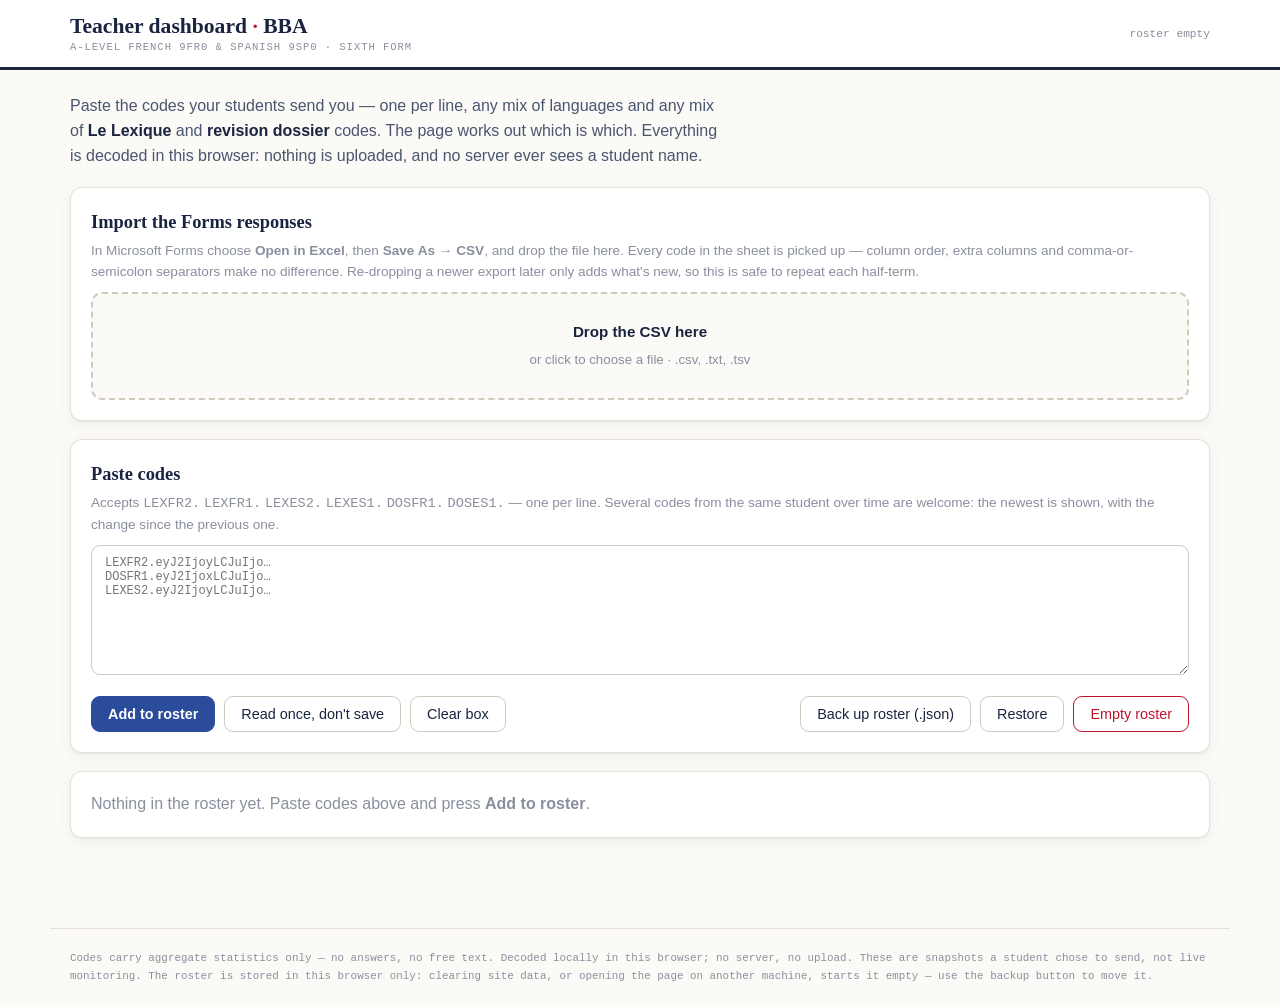
==== teacher.html @ 1e937c11 "Add files via upload" ====
<!DOCTYPE html>
<html lang="en">
<head>
<meta charset="UTF-8">
<meta name="viewport" content="width=device-width, initial-scale=1.0">
<meta name="robots" content="noindex, nofollow">
<title>Teacher dashboard · A-Level French &amp; Spanish · BBA</title>
<meta name="description" content="Decode student progress codes from Le Lexique and the revision dossiers. Everything is decoded in this browser; nothing is uploaded.">
<style>
:root{
  --paper:#FBFAF6;--card:#FFF;--ink:#1A2440;--ink-soft:#4A5570;--muted:#8A8F9E;
  --accent:#C0142E;--bleu:#2B4C9B;--bleu-pale:#EDF1FA;--vert:#2E7D52;--vert-pale:#EAF4EE;
  --rouge:#B3261E;--or:#B8860B;--or-pale:#FFF7E6;
  --line:#E5E2D8;--line-strong:#CFCBBD;--radius:12px;
  --shadow:0 1px 2px rgba(26,36,64,.06),0 4px 16px rgba(26,36,64,.05);
  --serif:Georgia,'Times New Roman',serif;
  --sans:-apple-system,BlinkMacSystemFont,'Segoe UI',Roboto,Helvetica,Arial,sans-serif;
  --mono:ui-monospace,'SF Mono',Menlo,Consolas,monospace;
}
*{box-sizing:border-box}
body{margin:0;background:var(--paper);color:var(--ink);font-family:var(--sans);font-size:16px;line-height:1.55}
:focus-visible{outline:2px solid var(--bleu);outline-offset:2px;border-radius:4px}
a{color:inherit}
header.site{border-bottom:3px solid var(--ink);background:var(--card)}
.site-inner{max-width:1180px;margin:0 auto;padding:15px 20px 12px;display:flex;align-items:center;gap:16px;flex-wrap:wrap}
.brand{font-family:var(--serif);font-weight:700;font-size:1.35rem;line-height:1.1}
.brand span{color:var(--accent)}
.brand-sub{font-family:var(--mono);font-size:.66rem;color:var(--muted);text-transform:uppercase;letter-spacing:.09em}
.roster-state{margin-left:auto;font-family:var(--mono);font-size:.7rem;color:var(--muted);text-align:right}
main{max-width:1180px;margin:0 auto;padding:24px 20px 90px}
.intro{max-width:74ch;color:var(--ink-soft);margin:0 0 6px}
.intro b{color:var(--ink)}
.card{background:var(--card);border:1px solid var(--line);border-radius:var(--radius);box-shadow:var(--shadow);padding:20px;margin-top:18px}
h2{font-family:var(--serif);font-size:1.15rem;margin:0 0 4px}
.hint{font-size:.85rem;color:var(--muted);margin:0 0 10px}
textarea.code{font-family:var(--mono);font-size:.75rem;width:100%;min-height:130px;border:1.5px solid var(--line-strong);
  border-radius:9px;padding:10px 13px;background:var(--card);color:var(--ink);resize:vertical}
.btn{font-family:var(--sans);font-size:.9rem;font-weight:600;border-radius:9px;border:1.5px solid var(--ink);
  background:var(--card);color:var(--ink);padding:9px 16px;cursor:pointer}
.btn:hover{background:var(--bleu-pale)}
.btn.primary{background:var(--bleu);border-color:var(--bleu);color:#fff}
.btn.primary:hover{background:#233F82}
.btn.ghost{border-color:var(--line-strong);font-weight:500}
.btn.danger{border-color:var(--accent);color:var(--accent);font-weight:500}
.btn:disabled{opacity:.4;cursor:not-allowed}
.btn-row{display:flex;gap:9px;flex-wrap:wrap;margin-top:13px;align-items:center}
.msg{font-size:.85rem;border-radius:8px;padding:9px 12px;margin-top:11px;line-height:1.5}
.msg.err{background:#FDF1F0;border:1px solid #F0C8C4;color:var(--rouge)}
.msg.ok{background:var(--vert-pale);border:1px solid #BFD9CB;color:#1D5A3A}
.hidden{display:none}
.section-label{font-family:var(--mono);font-size:.68rem;text-transform:uppercase;letter-spacing:.09em;
  color:var(--accent);font-weight:700;margin:26px 0 8px;display:flex;align-items:center;gap:9px}
.section-label::after{content:"";flex:1;height:1px;background:var(--line-strong)}
.section-label .tag{background:var(--bleu-pale);color:var(--bleu);border-radius:4px;padding:2px 7px;font-weight:600}
.wrap{overflow-x:auto;border:1px solid var(--line);border-radius:10px;background:var(--card)}
table.stats{width:100%;border-collapse:collapse;font-size:.87rem}
table.stats th{text-align:left;font-family:var(--mono);font-size:.63rem;text-transform:uppercase;letter-spacing:.05em;
  color:var(--muted);border-bottom:2px solid var(--ink);padding:8px 9px;white-space:nowrap;font-weight:500;
  background:var(--card);position:sticky;top:0}
table.stats td{border-bottom:1px solid var(--line);padding:7px 9px;white-space:nowrap}
table.stats tbody tr:hover{background:var(--bleu-pale)}
table.stats td.name{font-weight:600;white-space:normal;min-width:130px}
table.stats td.num{font-family:var(--mono);text-align:right}
table.stats td.wide{white-space:normal;min-width:180px}
.pill{display:inline-block;font-family:var(--mono);font-size:.62rem;padding:1px 6px;border-radius:3px;
  border:1px solid var(--line-strong);color:var(--ink-soft)}
.pill.fr{background:var(--bleu-pale);color:var(--bleu);border-color:#C4D2EC}
.pill.es{background:#FDF0E6;color:#A85A16;border-color:#EFD3B8}
.bar{display:inline-block;height:6px;width:58px;background:var(--line);border-radius:3px;overflow:hidden;
  vertical-align:middle;margin-right:6px}
.bar i{display:block;height:100%;background:var(--vert)}
.bar.low i{background:var(--accent)}
.bar.mid i{background:var(--or)}
.d-up{color:var(--vert);font-size:.78em;font-family:var(--mono)}
.d-down{color:var(--rouge);font-size:.78em;font-family:var(--mono)}
.flag{background:var(--or-pale);border-left:3px solid var(--or)}
details.detail{margin-top:10px;border:1px solid var(--line);border-radius:9px;background:var(--card)}
details.detail>summary{cursor:pointer;padding:9px 13px;font-size:.87rem;font-weight:600;list-style:none}
details.detail>summary::-webkit-details-marker{display:none}
details.detail>summary::before{content:"▸ ";color:var(--muted)}
details.detail[open]>summary::before{content:"▾ "}
details.detail .inner{padding:0 13px 13px}
.drop{border:2px dashed var(--line-strong);border-radius:11px;padding:26px 18px;text-align:center;
  cursor:pointer;background:var(--paper);transition:border-color .15s,background .15s}
.drop:hover,.drop:focus-visible{border-color:var(--bleu);background:var(--bleu-pale)}
.drop.over{border-color:var(--vert);background:var(--vert-pale)}
.drop b{display:block;font-size:.95rem;margin-bottom:3px}
.drop span{font-size:.83rem;color:var(--muted)}
.legend{font-size:.8rem;color:var(--muted);margin-top:9px;line-height:1.6}
.legend b{color:var(--ink-soft)}
footer.site{max-width:1180px;margin:0 auto;padding:20px;border-top:1px solid var(--line);
  font-family:var(--mono);font-size:.68rem;color:var(--muted);line-height:1.7}
@media (max-width:640px){.site-inner{gap:8px}.roster-state{margin-left:0;text-align:left;width:100%}}
@media print{.btn-row,textarea.code,header.site .roster-state{display:none!important}body{background:#fff}}
</style>
</head>
<body>
<header class="site">
  <div class="site-inner">
    <div>
      <div class="brand">Teacher dashboard <span>·</span> BBA</div>
      <div class="brand-sub">A-Level French 9FR0 &amp; Spanish 9SP0 · Sixth Form</div>
    </div>
    <div class="roster-state" id="rosterState">roster empty</div>
  </div>
</header>

<main>
  <p class="intro">Paste the codes your students send you — one per line, any mix of languages and any mix of
  <b>Le Lexique</b> and <b>revision dossier</b> codes. The page works out which is which. Everything is decoded
  in this browser: nothing is uploaded, and no server ever sees a student name.</p>

  <div class="card">
    <h2>Import the Forms responses</h2>
    <p class="hint">In Microsoft Forms choose <b>Open in Excel</b>, then <b>Save As → CSV</b>, and drop the file here.
      Every code in the sheet is picked up — column order, extra columns and comma-or-semicolon separators
      make no difference. Re-dropping a newer export later only adds what's new, so this is safe to repeat
      each half-term.</p>
    <div class="drop" id="drop" tabindex="0" role="button" aria-label="Drop a CSV export here, or press Enter to choose a file">
      <b>Drop the CSV here</b>
      <span>or click to choose a file · .csv, .txt, .tsv</span>
    </div>
    <input type="file" id="file" accept=".csv,.txt,.tsv,text/csv,text/plain" multiple hidden>
    <div class="msg ok hidden" id="okFile"></div>
  </div>

  <div class="card">
    <h2>Paste codes</h2>
    <p class="hint">Accepts <code>LEXFR2.</code> <code>LEXFR1.</code> <code>LEXES2.</code> <code>LEXES1.</code>
      <code>DOSFR1.</code> <code>DOSES1.</code> — one per line. Several codes from the same student over time
      are welcome: the newest is shown, with the change since the previous one.</p>
    <textarea class="code" id="codes" spellcheck="false"
      placeholder="LEXFR2.eyJ2IjoyLCJuIjo…&#10;DOSFR1.eyJ2IjoxLCJuIjo…&#10;LEXES2.eyJ2IjoyLCJuIjo…"></textarea>
    <div class="btn-row">
      <button class="btn primary" id="btnAdd">Add to roster</button>
      <button class="btn ghost" id="btnOnce">Read once, don't save</button>
      <button class="btn ghost" id="btnClearBox">Clear box</button>
      <span style="flex:1"></span>
      <button class="btn ghost" id="btnBackup">Back up roster (.json)</button>
      <button class="btn ghost" id="btnRestore">Restore</button>
      <button class="btn danger" id="btnWipe">Empty roster</button>
    </div>
    <div class="msg err hidden" id="err"></div>
    <div class="msg ok hidden" id="ok"></div>
  </div>

  <div id="results"></div>

  <div class="card" id="legendCard" style="display:none">
    <h2>Reading the tables</h2>
    <p class="legend">
      <b>Seen</b> — distinct items the student has met at least once, out of the whole list.
      <b>Mastered</b> — items answered correctly enough times to leave the review cycle.
      <b>Leeches</b> — items failed repeatedly; these are the ones worth teaching directly.
      <b>Exam avg</b> — mean of the in-app tests, with the number of tests in brackets.
      <b>Done / Opened</b> — dossier tiles marked finished, and tiles merely opened.
      <b>Flagged hard</b> — tiles the student marked difficult.
      <br>An amber row means <b>seen is climbing but mastered is not</b> — the student is browsing rather
      than learning, which is the pattern most worth catching early.
    </p>
  </div>
</main>

<footer class="site">
  Codes carry aggregate statistics only — no answers, no free text. Decoded locally in this browser; no server, no upload.
  These are snapshots a student chose to send, not live monitoring. The roster is stored in this browser only:
  clearing site data, or opening the page on another machine, starts it empty — use the backup button to move it.
</footer>

<script>
(function(){
"use strict";

/* ============================================================
   CODE FORMATS
   ============================================================ */
const FORMATS = {
  "LEXFR2.":{kind:"lex",lang:"FR"}, "LEXFR1.":{kind:"lex",lang:"FR"},
  "LEXES2.":{kind:"lex",lang:"ES"}, "LEXES1.":{kind:"lex",lang:"ES"},
  "DOSFR1.":{kind:"dos",lang:"FR"}, "DOSES1.":{kind:"dos",lang:"ES"}
};
const GROUPS = [
  {kind:"lex",lang:"FR",title:"Le Lexique — French",   tag:"LEXFR"},
  {kind:"lex",lang:"ES",title:"El Léxico — Spanish",   tag:"LEXES"},
  {kind:"dos",lang:"FR",title:"Revision dossier — French", tag:"DOSFR"},
  {kind:"dos",lang:"ES",title:"Pasaporte — Spanish",   tag:"DOSES"}
];
const LS = "bba-teacher-roster-v1";

/* ============================================================
   HELPERS
   ============================================================ */
const $  = s => document.querySelector(s);
const esc = s => String(s==null?"":s).replace(/[&<>"]/g,c=>({"&":"&amp;","<":"&lt;",">":"&gt;",'"':"&quot;"}[c]));
const normName = s => String(s||"").toLowerCase().replace(/\s+/g," ").trim();
const pct = (a,b) => b ? Math.round(100*a/b) : 0;
const fmtDate = ts => { const d=new Date(ts); return isNaN(d) ? "—" :
  d.toLocaleDateString(undefined,{day:"2-digit",month:"short",year:"numeric"}); };

function delta(cur, prev){
  if(prev==null || cur==null || cur===prev) return "";
  const n = cur - prev;
  return ' <span class="'+(n>0?"d-up":"d-down")+'">'+(n>0?"▲+":"▼")+n+"</span>";
}
function bar(p){
  const cls = p<40 ? " low" : (p<70 ? " mid" : "");
  return '<span class="bar'+cls+'"><i style="width:'+Math.max(0,Math.min(100,p))+'%"></i></span>';
}
function decode(line){
  line = line.trim();
  if(!line) return null;
  let hit = null;
  for(const p in FORMATS){ if(line.startsWith(p)){ hit = p; break; } }
  if(!hit){
    const head = line.slice(0,9).replace(/[^A-Za-z0-9.]/g,"");
    throw new Error('unrecognised prefix "'+head+'…" — expected one of '+Object.keys(FORMATS).join(" "));
  }
  let p;
  try{ p = JSON.parse(decodeURIComponent(escape(atob(line.slice(hit.length))))); }
  catch(e){ throw new Error("could not decode — the code looks truncated or altered"); }
  if(typeof p!=="object" || p===null) throw new Error("decoded, but the contents are not a record");
  if(p.v!==1 && p.v!==2) throw new Error("unknown code version "+p.v);
  if(!p.n) p.n = "(no name)";
  if(!p.t) p.t = 0;
  return Object.assign({}, FORMATS[hit], {prefix:hit, p:p});
}

/* exam average out of the x:[[day,score,count],…] array */
function examAvg(x){
  if(!Array.isArray(x) || !x.length) return null;
  let num=0, den=0;
  x.forEach(e=>{
    const score = Array.isArray(e) ? e[1] : e;
    const n = (Array.isArray(e) && e[2]) ? e[2] : 1;
    if(typeof score==="number"){ num += score*n; den += n; }
  });
  return den ? {avg:Math.round(num/den), tests:x.length} : null;
}

/* ============================================================
   ROSTER
   ============================================================ */
let roster = load();
function load(){
  try{
    const raw = localStorage.getItem(LS);
    if(raw){ const o = JSON.parse(raw); if(o && Array.isArray(o.entries)) return o; }
  }catch(e){}
  return {v:1, entries:[]};
}
let storageOk = true;
function save(){
  try{ localStorage.setItem(LS, JSON.stringify(roster)); }
  catch(e){ storageOk = false; }
}
/* Identity: prefer the stable id the code carries; fall back to the typed name.
   Codes emitted before ids existed keep working — they just group by name as before. */
function idKey(p){
  const id = p && p.i != null ? String(p.i).trim() : "";
  return id ? "#"+id.toLowerCase() : "~"+normName(p.n);
}
const keyOf = e => e.kind+"|"+e.lang+"|"+idKey(e.p)+"|"+e.p.t;

function addEntries(list){
  const have = new Set(roster.entries.map(keyOf));
  let added = 0;
  list.forEach(e=>{ const k = keyOf(e); if(!have.has(k)){ have.add(k); roster.entries.push(e); added++; } });
  save();
  return added;
}

/* group entries → one row per student per group, newest first with previous kept */
function grouped(entries, kind, lang){
  const byWho = {};
  entries.filter(e=>e.kind===kind && e.lang===lang).forEach(e=>{
    const k = idKey(e.p);
    (byWho[k] = byWho[k] || []).push(e.p);
  });
  return Object.values(byWho).map(arr=>{
    arr.sort((a,b)=>a.t-b.t);
    return {codes:arr, cur:arr[arr.length-1], prev:arr.length>1?arr[arr.length-2]:null};
  }).sort((a,b)=>String(a.cur.n).localeCompare(String(b.cur.n)));
}
/* does any student in this set carry an id? decides whether the ID column shows */
const anyId = studs => studs.some(s=>s.codes.some(c=>c.i!=null && String(c.i).trim()));
const idCell = c => (c.i!=null && String(c.i).trim()) ? esc(String(c.i).trim()) : '<span style="color:var(--muted)">—</span>';

/* ============================================================
   RENDER
   ============================================================ */
let lastTables = {};   // id → {header:[], rows:[[]]} for CSV

function render(entries){
  const R = $("#results");
  R.innerHTML = "";
  lastTables = {};
  let any = false;

  GROUPS.forEach(g=>{
    const studs = grouped(entries, g.kind, g.lang);
    if(!studs.length) return;
    any = true;
    const id = g.kind + g.lang;
    const block = document.createElement("div");
    block.innerHTML = '<div class="section-label"><span class="tag pill '+g.lang.toLowerCase()+'">'+g.tag+'</span>'
                    + esc(g.title) + ' · ' + studs.length + ' student' + (studs.length>1?"s":"") + '</div>';
    block.appendChild(g.kind==="lex" ? lexTable(studs,id) : dosTable(studs,id));
    block.appendChild(detailBlock(studs, g));
    const row = document.createElement("div");
    row.className = "btn-row";
    row.innerHTML = '<button class="btn ghost" data-csv="'+id+'">Download CSV</button>';
    block.appendChild(row);
    R.appendChild(block);
  });

  if(!any){
    R.innerHTML = '<div class="card"><p style="color:var(--muted);margin:0">'
      + 'Nothing in the roster yet. Paste codes above and press <b>Add to roster</b>.</p></div>';
  }
  $("#legendCard").style.display = any ? "" : "none";

  R.querySelectorAll("[data-csv]").forEach(b=>{
    b.addEventListener("click", ()=>downloadCsv(b.getAttribute("data-csv")));
  });
  paintState();
}

function lexTable(studs, id){
  const unitSet = new Set();
  studs.forEach(s=>s.codes.forEach(c=>Object.keys(c.u||{}).forEach(u=>unitSet.add(u))));
  const units = [...unitSet].sort((a,b)=>a.localeCompare(b,undefined,{numeric:true}));

  const withId = anyId(studs);
  const header = ["Student"].concat(withId?["ID"]:[])
                 .concat(["Exported","Codes","Seen","Of","Mastered","Sessions","Leeches","Exam avg"])
                 .concat(units.map(u=>u+" %"));
  const rows = [];

  let html = '<div class="wrap"><table class="stats"><thead><tr>'
           + '<th>Student</th>'+(withId?'<th>ID</th>':'')
           + '<th>Exported</th><th>#</th><th>Seen</th><th>Mastered</th>'
           + '<th>Sessions</th><th>Leeches</th><th>Exam avg</th>'
           + units.map(u=>'<th>'+esc(u)+'</th>').join("")
           + '</tr></thead><tbody>';

  studs.forEach(st=>{
    const c = st.cur, o = c.o||{}, po = st.prev ? (st.prev.o||{}) : null;
    const seen = o.seen||0, total = o.total||0, mast = o.mast||0;
    // browsing-not-learning flag: meaningful exposure, nothing retained
    const flag = seen >= 20 && mast === 0;
    const ex = examAvg(c.x);
    html += '<tr'+(flag?' class="flag"':'')+'>'
      + '<td class="name">'+esc(c.n)+'</td>'
      + (withId?'<td class="num">'+idCell(c)+'</td>':'')
      + '<td class="num">'+fmtDate(c.t)+'</td>'
      + '<td class="num">'+st.codes.length+'</td>'
      + '<td class="num">'+bar(pct(seen,total))+seen+' / '+total+delta(seen, po?po.seen:null)+'</td>'
      + '<td class="num">'+mast+delta(mast, po?po.mast:null)+'</td>'
      + '<td class="num">'+(o.sess!=null?o.sess:"—")+'</td>'
      + '<td class="num">'+(o.lee!=null?o.lee:"—")+'</td>'
      + '<td class="num">'+(ex?ex.avg+' % <span style="color:var(--muted)">('+ex.tests+')</span>':"—")+'</td>';
    const rowOut = [c.n].concat(withId?[c.i!=null?String(c.i):""]:[])
                   .concat([fmtDate(c.t), st.codes.length, seen, total, mast,
                    o.sess!=null?o.sess:"", o.lee!=null?o.lee:"", ex?ex.avg:""]);
    units.forEach(u=>{
      const d = (c.u||{})[u];
      if(!d){ html += '<td class="num" style="color:var(--muted)">—</td>'; rowOut.push(""); }
      else{
        const acc = d[3]!=null ? d[3] : pct(d[0]||0, d[1]||0);
        html += '<td class="num">'+acc+' %<br><span style="color:var(--muted);font-size:.85em">'
              + (d[0]||0)+'/'+(d[1]||0)+'</span></td>';
        rowOut.push(acc);
      }
    });
    html += '</tr>';
    rows.push(rowOut);
  });
  html += '</tbody></table></div>';
  lastTables[id] = {header:header, rows:rows, name:id};
  const w = document.createElement("div"); w.innerHTML = html; return w.firstChild;
}

function dosTable(studs, id){
  const secSet = new Set();
  studs.forEach(s=>s.codes.forEach(c=>Object.keys(c.s||{}).forEach(k=>secSet.add(k))));
  const secs = [...secSet].sort((a,b)=>a.localeCompare(b,undefined,{numeric:true}));

  const withId = anyId(studs);
  const header = ["Student"].concat(withId?["ID"]:[])
                 .concat(["Exported","Codes","Done","Of","Opened","% complete","Flagged hard"])
                 .concat(secs);
  const rows = [];

  let html = '<div class="wrap"><table class="stats"><thead><tr>'
           + '<th>Student</th>'+(withId?'<th>ID</th>':'')
           + '<th>Exported</th><th>#</th><th>Done</th><th>Opened</th>'
           + '<th>% complete</th><th>Flagged hard</th>'
           + secs.map(s=>'<th>'+esc(s)+'</th>').join("")
           + '</tr></thead><tbody>';

  studs.forEach(st=>{
    const c = st.cur, o = c.o||{}, po = st.prev ? (st.prev.o||{}) : null;
    const done = o.done||0, total = o.total||0, opened = o.opened||0;
    const hard = Array.isArray(c.h) ? c.h.length : 0;
    // opened a lot, finished almost none
    const flag = opened >= 8 && done === 0;
    html += '<tr'+(flag?' class="flag"':'')+'>'
      + '<td class="name">'+esc(c.n)+'</td>'
      + (withId?'<td class="num">'+idCell(c)+'</td>':'')
      + '<td class="num">'+fmtDate(c.t)+'</td>'
      + '<td class="num">'+st.codes.length+'</td>'
      + '<td class="num">'+bar(pct(done,total))+done+' / '+total+delta(done, po?po.done:null)+'</td>'
      + '<td class="num">'+opened+delta(opened, po?po.opened:null)+'</td>'
      + '<td class="num">'+pct(done,total)+' %</td>'
      + '<td class="num">'+(hard||"—")+'</td>';
    const rowOut = [c.n].concat(withId?[c.i!=null?String(c.i):""]:[])
                   .concat([fmtDate(c.t), st.codes.length, done, total, opened, pct(done,total), hard]);
    secs.forEach(k=>{
      const d = (c.s||{})[k];
      if(!d){ html += '<td class="num" style="color:var(--muted)">—</td>'; rowOut.push(""); }
      else{ html += '<td class="num">'+(d[0]||0)+'/'+(d[1]||0)+'</td>'; rowOut.push((d[0]||0)+"/"+(d[1]||0)); }
    });
    html += '</tr>';
    rows.push(rowOut);
  });
  html += '</tbody></table></div>';
  lastTables[id] = {header:header, rows:rows, name:id};
  const w = document.createElement("div"); w.innerHTML = html; return w.firstChild;
}

/* per-student breakdown: lessons for the lexicon, hard-flagged tiles for the dossier */
function detailBlock(studs, g){
  const d = document.createElement("details");
  d.className = "detail";
  let inner = "";
  studs.forEach(st=>{
    const c = st.cur;
    if(g.kind==="lex"){
      const l = Array.isArray(c.l) ? c.l : [];
      if(!l.length) return;
      inner += '<p style="margin:12px 0 4px"><b>'+esc(c.n)+'</b></p><div class="wrap">'
             + '<table class="stats"><thead><tr><th>Lesson</th><th>Seen</th><th>Of</th><th>Accuracy</th></tr></thead><tbody>';
      l.slice().sort((a,b)=>String(a[0]).localeCompare(String(b[0]),undefined,{numeric:true}))
       .forEach(r=>{
        const acc = r[3]!=null ? r[3] : pct(r[1]||0, r[2]||0);
        inner += '<tr><td>'+esc(r[0])+'</td><td class="num">'+(r[1]||0)+'</td>'
               + '<td class="num">'+(r[2]||0)+'</td>'
               + '<td class="num">'+bar(acc)+acc+' %</td></tr>';
       });
      inner += '</tbody></table></div>';
    } else {
      const h = Array.isArray(c.h) ? c.h : [];
      if(!h.length) return;
      inner += '<p style="margin:12px 0 4px"><b>'+esc(c.n)+'</b> — flagged difficult: '
             + '<span style="font-family:var(--mono);font-size:.8rem;color:var(--ink-soft)">'
             + h.map(esc).join(", ") + '</span></p>';
    }
  });
  if(!inner){ d.style.display="none"; return d; }
  d.innerHTML = '<summary>Per-student breakdown</summary><div class="inner">'+inner+'</div>';
  return d;
}

/* ============================================================
   CSV
   ============================================================ */
function csvCell(v){
  const s = String(v==null?"":v);
  return /[",\n;]/.test(s) ? '"'+s.replace(/"/g,'""')+'"' : s;
}
function downloadCsv(id){
  const t = lastTables[id];
  if(!t) return;
  const lines = [t.header.map(csvCell).join(",")]
    .concat(t.rows.map(r=>r.map(csvCell).join(",")));
  const blob = new Blob(["﻿"+lines.join("\r\n")], {type:"text/csv;charset=utf-8"});
  const url = URL.createObjectURL(blob);
  const a = document.createElement("a");
  a.href = url;
  a.download = "bba_"+id+"_"+new Date().toISOString().slice(0,10)+".csv";
  document.body.appendChild(a); a.click(); document.body.removeChild(a);
  setTimeout(()=>URL.revokeObjectURL(url), 1000);
}

/* ============================================================
   UI
   ============================================================ */
function showErr(list){
  const box = $("#err");
  if(!list.length){ box.classList.add("hidden"); return; }
  box.innerHTML = "<b>"+list.length+" line"+(list.length>1?"s":"")+" could not be read</b><br>"+list.map(esc).join("<br>");
  box.classList.remove("hidden");
}
function showOk(msg){
  const box = $("#ok");
  if(!msg){ box.classList.add("hidden"); return; }
  box.textContent = msg;
  box.classList.remove("hidden");
}
function paintState(){
  const n = roster.entries.length;
  const names = new Set(roster.entries.map(e=>e.lang+"|"+normName(e.p.n))).size;
  $("#rosterState").textContent = !storageOk
    ? "roster cannot be saved in this browser"
    : (n ? names+" student"+(names>1?"s":"")+" · "+n+" code"+(n>1?"s":"")+" stored" : "roster empty");
}

function readBox(){
  const lines = $("#codes").value.split(/\n+/);
  const good = [], errs = [];
  lines.forEach((l,i)=>{
    if(!l.trim()) return;
    try{ const e = decode(l); if(e) good.push(e); }
    catch(err){ errs.push("Line "+(i+1)+": "+err.message); }
  });
  showErr(errs);
  return good;
}

/* ============================================================
   FILE IMPORT — Forms → Excel → Save As CSV
   Codes are self-describing, so we scan the whole file for them rather than
   guessing at columns. That survives extra columns, reordered questions,
   renamed headings, and comma-vs-semicolon exports from a localised Excel.
   ============================================================ */
const CODE_RE = /\b(?:LEX|DOS)(?:FR|ES)[12]\.[A-Za-z0-9+/=]{16,}/g;

function importText(text, label, tally){
  const found = String(text).match(CODE_RE) || [];
  tally.scanned += found.length;
  const good = [];
  found.forEach(c=>{
    try{ const e = decode(c); if(e) good.push(e); }
    catch(err){ tally.bad.push(label+": "+err.message); }
  });
  return good;
}

function handleFiles(files){
  const list = [...files];
  if(!list.length) return;
  const tally = {scanned:0, bad:[], files:0};
  let pending = list.length, collected = [];
  list.forEach(f=>{
    const rd = new FileReader();
    rd.onload = ()=>{
      tally.files++;
      collected = collected.concat(importText(rd.result, f.name, tally));
      if(--pending === 0) finish();
    };
    rd.onerror = ()=>{ tally.bad.push(f.name+": could not be read"); if(--pending===0) finish(); };
    rd.readAsText(f, "utf-8");
  });

  function finish(){
    const box = $("#okFile");
    if(!tally.scanned){
      box.className = "msg err";
      box.innerHTML = "<b>No codes found in "+tally.files+" file"+(tally.files===1?"":"s")+".</b><br>"
        + "Check you exported the response sheet rather than the form itself, and saved it as CSV. "
        + "The column holding the codes can be anywhere.";
      box.classList.remove("hidden");
      return;
    }
    const added = addEntries(collected);
    const dup = collected.length - added;
    box.className = "msg ok";
    box.innerHTML = "<b>"+added+" new code"+(added===1?"":"s")+" imported</b> from "
      + tally.files+" file"+(tally.files===1?"":"s")+"."
      + (dup ? " "+dup+" already in the roster, skipped." : "")
      + (tally.bad.length ? "<br>"+tally.bad.length+" could not be decoded: "+esc(tally.bad.slice(0,3).join(" · ")) : "")
      + (storageOk ? "" : "<br>WARNING: this browser refused to save — the roster will vanish on reload.");
    box.classList.remove("hidden");
    render(roster.entries);
  }
}

const drop = $("#drop"), fileInput = $("#file");
drop.addEventListener("click", ()=>fileInput.click());
drop.addEventListener("keydown", e=>{ if(e.key==="Enter"||e.key===" "){ e.preventDefault(); fileInput.click(); } });
fileInput.addEventListener("change", ()=>{ handleFiles(fileInput.files); fileInput.value=""; });
["dragenter","dragover"].forEach(ev=>drop.addEventListener(ev, e=>{
  e.preventDefault(); e.stopPropagation(); drop.classList.add("over");
}));
["dragleave","drop"].forEach(ev=>drop.addEventListener(ev, e=>{
  e.preventDefault(); e.stopPropagation(); drop.classList.remove("over");
}));
drop.addEventListener("drop", e=>{ if(e.dataTransfer && e.dataTransfer.files) handleFiles(e.dataTransfer.files); });
/* stop a stray drop elsewhere on the page from navigating away from the roster */
["dragover","drop"].forEach(ev=>window.addEventListener(ev, e=>{
  if(!drop.contains(e.target)) e.preventDefault();
}));

$("#btnAdd").addEventListener("click", ()=>{
  const good = readBox();
  if(!good.length){ showOk(""); render(roster.entries); return; }
  const added = addEntries(good);
  const dup = good.length - added;
  showOk(added+" code"+(added===1?"":"s")+" added"
        + (dup ? " · "+dup+" already in the roster, skipped" : "")
        + (storageOk ? "" : " · WARNING: this browser refused to save, the roster will vanish on reload"));
  render(roster.entries);
  $("#codes").value = "";
});

$("#btnOnce").addEventListener("click", ()=>{
  const good = readBox();
  showOk(good.length ? "Showing "+good.length+" code"+(good.length===1?"":"s")+" — not saved to the roster." : "");
  render(good);
});

$("#btnClearBox").addEventListener("click", ()=>{
  $("#codes").value = ""; showErr([]); showOk("");
});

$("#btnWipe").addEventListener("click", ()=>{
  if(!roster.entries.length) return;
  if(!confirm("Empty the roster? Every code stored in this browser will be deleted. This cannot be undone."))
    return;
  roster = {v:1, entries:[]};
  try{ localStorage.removeItem(LS); }catch(e){}
  showOk("Roster emptied."); showErr([]);
  render(roster.entries);
});

$("#btnBackup").addEventListener("click", ()=>{
  const blob = new Blob([JSON.stringify(roster)], {type:"application/json"});
  const url = URL.createObjectURL(blob);
  const a = document.createElement("a");
  a.href = url; a.download = "bba-teacher-roster-"+new Date().toISOString().slice(0,10)+".json";
  document.body.appendChild(a); a.click(); document.body.removeChild(a);
  setTimeout(()=>URL.revokeObjectURL(url), 1000);
});

$("#btnRestore").addEventListener("click", ()=>{
  const inp = document.createElement("input");
  inp.type = "file"; inp.accept = ".json";
  inp.addEventListener("change", ()=>{
    const f = inp.files[0]; if(!f) return;
    const rd = new FileReader();
    rd.onload = ()=>{
      try{
        const o = JSON.parse(rd.result);
        if(!o || !Array.isArray(o.entries)) throw 0;
        const added = addEntries(o.entries.filter(e=>e && e.p && e.kind && e.lang));
        showOk("Restored — "+added+" new code"+(added===1?"":"s")+" merged into the roster.");
        showErr([]);
        render(roster.entries);
      }catch(e){ showErr(["That file is not a roster backup from this page."]); }
    };
    rd.readAsText(f);
  });
  inp.click();
});

/* go */
render(roster.entries);
paintState();
})();
</script>
</body>
</html>
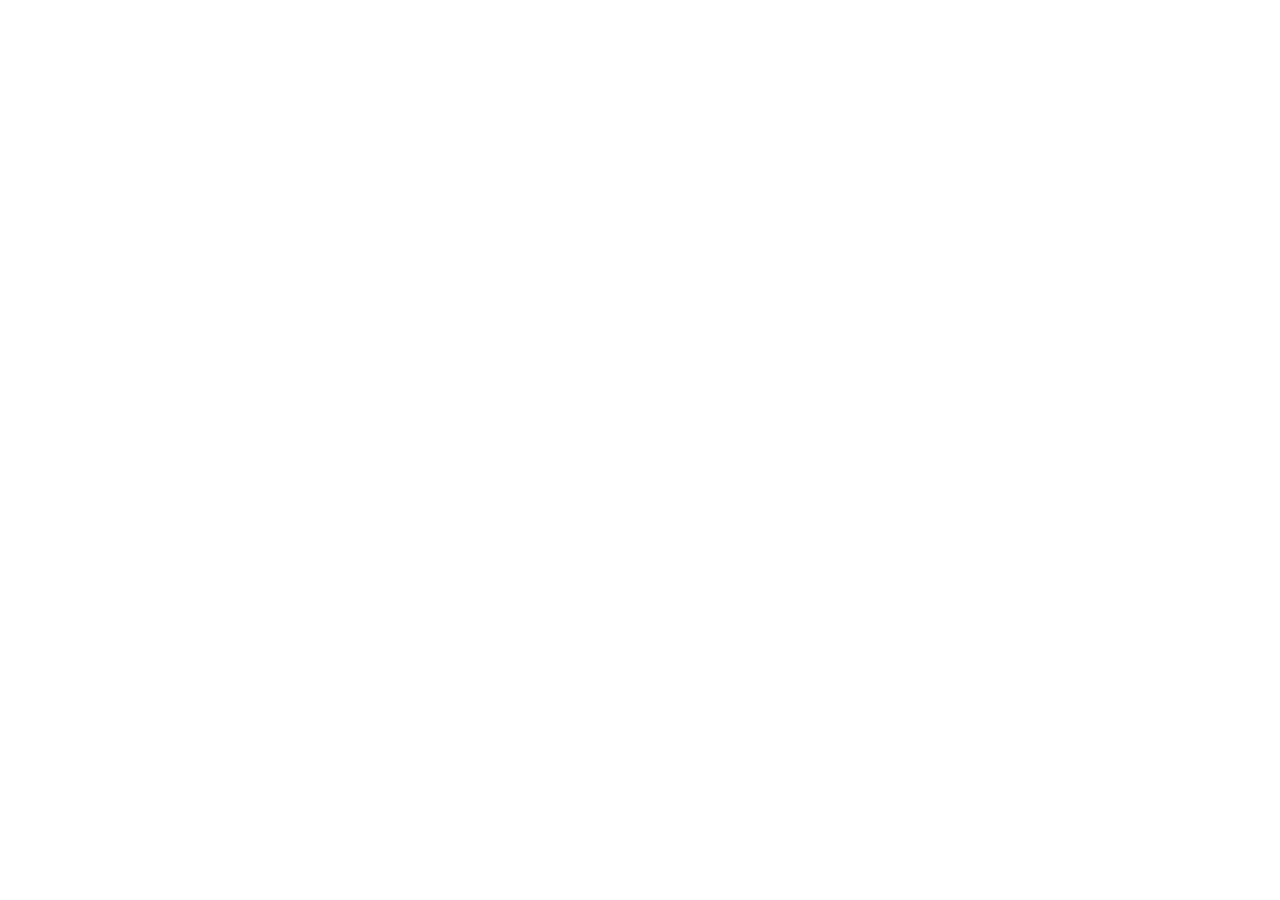
==== commit c5c14e40: "Add files via upload" ====
--- a/teacher.html
+++ b/teacher.html
@@ -4,659 +4,23 @@
 <meta charset="UTF-8">
 <meta name="viewport" content="width=device-width, initial-scale=1.0">
 <meta name="robots" content="noindex, nofollow">
-<title>Teacher dashboard · A-Level French &amp; Spanish · BBA</title>
-<meta name="description" content="Decode student progress codes from Le Lexique and the revision dossiers. Everything is decoded in this browser; nothing is uploaded.">
+<title>Teacher dashboard · BBA</title>
+<!-- The four sites share one teacher dashboard, which lives in the French hub.
+     This page only forwards there. The roster you built here is not lost: all
+     four sites are on the same host, so the dashboard reads the same store. -->
+<meta http-equiv="refresh" content="0; url=https://artmemry.github.io/A-Level-French-BBA/teacher.html">
 <style>
-:root{
-  --paper:#FBFAF6;--card:#FFF;--ink:#1A2440;--ink-soft:#4A5570;--muted:#8A8F9E;
-  --accent:#C0142E;--bleu:#2B4C9B;--bleu-pale:#EDF1FA;--vert:#2E7D52;--vert-pale:#EAF4EE;
-  --rouge:#B3261E;--or:#B8860B;--or-pale:#FFF7E6;
-  --line:#E5E2D8;--line-strong:#CFCBBD;--radius:12px;
-  --shadow:0 1px 2px rgba(26,36,64,.06),0 4px 16px rgba(26,36,64,.05);
-  --serif:Georgia,'Times New Roman',serif;
-  --sans:-apple-system,BlinkMacSystemFont,'Segoe UI',Roboto,Helvetica,Arial,sans-serif;
-  --mono:ui-monospace,'SF Mono',Menlo,Consolas,monospace;
-}
-*{box-sizing:border-box}
-body{margin:0;background:var(--paper);color:var(--ink);font-family:var(--sans);font-size:16px;line-height:1.55}
-:focus-visible{outline:2px solid var(--bleu);outline-offset:2px;border-radius:4px}
-a{color:inherit}
-header.site{border-bottom:3px solid var(--ink);background:var(--card)}
-.site-inner{max-width:1180px;margin:0 auto;padding:15px 20px 12px;display:flex;align-items:center;gap:16px;flex-wrap:wrap}
-.brand{font-family:var(--serif);font-weight:700;font-size:1.35rem;line-height:1.1}
-.brand span{color:var(--accent)}
-.brand-sub{font-family:var(--mono);font-size:.66rem;color:var(--muted);text-transform:uppercase;letter-spacing:.09em}
-.roster-state{margin-left:auto;font-family:var(--mono);font-size:.7rem;color:var(--muted);text-align:right}
-main{max-width:1180px;margin:0 auto;padding:24px 20px 90px}
-.intro{max-width:74ch;color:var(--ink-soft);margin:0 0 6px}
-.intro b{color:var(--ink)}
-.card{background:var(--card);border:1px solid var(--line);border-radius:var(--radius);box-shadow:var(--shadow);padding:20px;margin-top:18px}
-h2{font-family:var(--serif);font-size:1.15rem;margin:0 0 4px}
-.hint{font-size:.85rem;color:var(--muted);margin:0 0 10px}
-textarea.code{font-family:var(--mono);font-size:.75rem;width:100%;min-height:130px;border:1.5px solid var(--line-strong);
-  border-radius:9px;padding:10px 13px;background:var(--card);color:var(--ink);resize:vertical}
-.btn{font-family:var(--sans);font-size:.9rem;font-weight:600;border-radius:9px;border:1.5px solid var(--ink);
-  background:var(--card);color:var(--ink);padding:9px 16px;cursor:pointer}
-.btn:hover{background:var(--bleu-pale)}
-.btn.primary{background:var(--bleu);border-color:var(--bleu);color:#fff}
-.btn.primary:hover{background:#233F82}
-.btn.ghost{border-color:var(--line-strong);font-weight:500}
-.btn.danger{border-color:var(--accent);color:var(--accent);font-weight:500}
-.btn:disabled{opacity:.4;cursor:not-allowed}
-.btn-row{display:flex;gap:9px;flex-wrap:wrap;margin-top:13px;align-items:center}
-.msg{font-size:.85rem;border-radius:8px;padding:9px 12px;margin-top:11px;line-height:1.5}
-.msg.err{background:#FDF1F0;border:1px solid #F0C8C4;color:var(--rouge)}
-.msg.ok{background:var(--vert-pale);border:1px solid #BFD9CB;color:#1D5A3A}
-.hidden{display:none}
-.section-label{font-family:var(--mono);font-size:.68rem;text-transform:uppercase;letter-spacing:.09em;
-  color:var(--accent);font-weight:700;margin:26px 0 8px;display:flex;align-items:center;gap:9px}
-.section-label::after{content:"";flex:1;height:1px;background:var(--line-strong)}
-.section-label .tag{background:var(--bleu-pale);color:var(--bleu);border-radius:4px;padding:2px 7px;font-weight:600}
-.wrap{overflow-x:auto;border:1px solid var(--line);border-radius:10px;background:var(--card)}
-table.stats{width:100%;border-collapse:collapse;font-size:.87rem}
-table.stats th{text-align:left;font-family:var(--mono);font-size:.63rem;text-transform:uppercase;letter-spacing:.05em;
-  color:var(--muted);border-bottom:2px solid var(--ink);padding:8px 9px;white-space:nowrap;font-weight:500;
-  background:var(--card);position:sticky;top:0}
-table.stats td{border-bottom:1px solid var(--line);padding:7px 9px;white-space:nowrap}
-table.stats tbody tr:hover{background:var(--bleu-pale)}
-table.stats td.name{font-weight:600;white-space:normal;min-width:130px}
-table.stats td.num{font-family:var(--mono);text-align:right}
-table.stats td.wide{white-space:normal;min-width:180px}
-.pill{display:inline-block;font-family:var(--mono);font-size:.62rem;padding:1px 6px;border-radius:3px;
-  border:1px solid var(--line-strong);color:var(--ink-soft)}
-.pill.fr{background:var(--bleu-pale);color:var(--bleu);border-color:#C4D2EC}
-.pill.es{background:#FDF0E6;color:#A85A16;border-color:#EFD3B8}
-.bar{display:inline-block;height:6px;width:58px;background:var(--line);border-radius:3px;overflow:hidden;
-  vertical-align:middle;margin-right:6px}
-.bar i{display:block;height:100%;background:var(--vert)}
-.bar.low i{background:var(--accent)}
-.bar.mid i{background:var(--or)}
-.d-up{color:var(--vert);font-size:.78em;font-family:var(--mono)}
-.d-down{color:var(--rouge);font-size:.78em;font-family:var(--mono)}
-.flag{background:var(--or-pale);border-left:3px solid var(--or)}
-details.detail{margin-top:10px;border:1px solid var(--line);border-radius:9px;background:var(--card)}
-details.detail>summary{cursor:pointer;padding:9px 13px;font-size:.87rem;font-weight:600;list-style:none}
-details.detail>summary::-webkit-details-marker{display:none}
-details.detail>summary::before{content:"▸ ";color:var(--muted)}
-details.detail[open]>summary::before{content:"▾ "}
-details.detail .inner{padding:0 13px 13px}
-.drop{border:2px dashed var(--line-strong);border-radius:11px;padding:26px 18px;text-align:center;
-  cursor:pointer;background:var(--paper);transition:border-color .15s,background .15s}
-.drop:hover,.drop:focus-visible{border-color:var(--bleu);background:var(--bleu-pale)}
-.drop.over{border-color:var(--vert);background:var(--vert-pale)}
-.drop b{display:block;font-size:.95rem;margin-bottom:3px}
-.drop span{font-size:.83rem;color:var(--muted)}
-.legend{font-size:.8rem;color:var(--muted);margin-top:9px;line-height:1.6}
-.legend b{color:var(--ink-soft)}
-footer.site{max-width:1180px;margin:0 auto;padding:20px;border-top:1px solid var(--line);
-  font-family:var(--mono);font-size:.68rem;color:var(--muted);line-height:1.7}
-@media (max-width:640px){.site-inner{gap:8px}.roster-state{margin-left:0;text-align:left;width:100%}}
-@media print{.btn-row,textarea.code,header.site .roster-state{display:none!important}body{background:#fff}}
+body{margin:0;background:#FBFAF6;color:#1A2440;font-family:-apple-system,BlinkMacSystemFont,'Segoe UI',Roboto,Helvetica,Arial,sans-serif;font-size:16px;line-height:1.55}
+main{max-width:640px;margin:0 auto;padding:60px 20px}
+a{color:#2B4C9B}
 </style>
 </head>
 <body>
-<header class="site">
-  <div class="site-inner">
-    <div>
-      <div class="brand">Teacher dashboard <span>·</span> BBA</div>
-      <div class="brand-sub">A-Level French 9FR0 &amp; Spanish 9SP0 · Sixth Form</div>
-    </div>
-    <div class="roster-state" id="rosterState">roster empty</div>
-  </div>
-</header>
-
 <main>
-  <p class="intro">Paste the codes your students send you — one per line, any mix of languages and any mix of
-  <b>Le Lexique</b> and <b>revision dossier</b> codes. The page works out which is which. Everything is decoded
-  in this browser: nothing is uploaded, and no server ever sees a student name.</p>
-
-  <div class="card">
-    <h2>Import the Forms responses</h2>
-    <p class="hint">In Microsoft Forms choose <b>Open in Excel</b>, then <b>Save As → CSV</b>, and drop the file here.
-      Every code in the sheet is picked up — column order, extra columns and comma-or-semicolon separators
-      make no difference. Re-dropping a newer export later only adds what's new, so this is safe to repeat
-      each half-term.</p>
-    <div class="drop" id="drop" tabindex="0" role="button" aria-label="Drop a CSV export here, or press Enter to choose a file">
-      <b>Drop the CSV here</b>
-      <span>or click to choose a file · .csv, .txt, .tsv</span>
-    </div>
-    <input type="file" id="file" accept=".csv,.txt,.tsv,text/csv,text/plain" multiple hidden>
-    <div class="msg ok hidden" id="okFile"></div>
-  </div>
-
-  <div class="card">
-    <h2>Paste codes</h2>
-    <p class="hint">Accepts <code>LEXFR2.</code> <code>LEXFR1.</code> <code>LEXES2.</code> <code>LEXES1.</code>
-      <code>DOSFR1.</code> <code>DOSES1.</code> — one per line. Several codes from the same student over time
-      are welcome: the newest is shown, with the change since the previous one.</p>
-    <textarea class="code" id="codes" spellcheck="false"
-      placeholder="LEXFR2.eyJ2IjoyLCJuIjo…&#10;DOSFR1.eyJ2IjoxLCJuIjo…&#10;LEXES2.eyJ2IjoyLCJuIjo…"></textarea>
-    <div class="btn-row">
-      <button class="btn primary" id="btnAdd">Add to roster</button>
-      <button class="btn ghost" id="btnOnce">Read once, don't save</button>
-      <button class="btn ghost" id="btnClearBox">Clear box</button>
-      <span style="flex:1"></span>
-      <button class="btn ghost" id="btnBackup">Back up roster (.json)</button>
-      <button class="btn ghost" id="btnRestore">Restore</button>
-      <button class="btn danger" id="btnWipe">Empty roster</button>
-    </div>
-    <div class="msg err hidden" id="err"></div>
-    <div class="msg ok hidden" id="ok"></div>
-  </div>
-
-  <div id="results"></div>
-
-  <div class="card" id="legendCard" style="display:none">
-    <h2>Reading the tables</h2>
-    <p class="legend">
-      <b>Seen</b> — distinct items the student has met at least once, out of the whole list.
-      <b>Mastered</b> — items answered correctly enough times to leave the review cycle.
-      <b>Leeches</b> — items failed repeatedly; these are the ones worth teaching directly.
-      <b>Exam avg</b> — mean of the in-app tests, with the number of tests in brackets.
-      <b>Done / Opened</b> — dossier tiles marked finished, and tiles merely opened.
-      <b>Flagged hard</b> — tiles the student marked difficult.
-      <br>An amber row means <b>seen is climbing but mastered is not</b> — the student is browsing rather
-      than learning, which is the pattern most worth catching early.
-    </p>
-  </div>
+  <p><b>The teacher dashboard has moved.</b> There is now one dashboard for all four sites — the French and Spanish hubs, Le Lexique and El Léxico — and it reads every kind of code.</p>
+  <p><a href="https://artmemry.github.io/A-Level-French-BBA/teacher.html">Open the teacher dashboard</a></p>
+  <p style="color:#8A8F9E;font-size:.9rem">Your roster is still there: the four sites share one browser store, so nothing needs moving.</p>
 </main>
-
-<footer class="site">
-  Codes carry aggregate statistics only — no answers, no free text. Decoded locally in this browser; no server, no upload.
-  These are snapshots a student chose to send, not live monitoring. The roster is stored in this browser only:
-  clearing site data, or opening the page on another machine, starts it empty — use the backup button to move it.
-</footer>
-
-<script>
-(function(){
-"use strict";
-
-/* ============================================================
-   CODE FORMATS
-   ============================================================ */
-const FORMATS = {
-  "LEXFR2.":{kind:"lex",lang:"FR"}, "LEXFR1.":{kind:"lex",lang:"FR"},
-  "LEXES2.":{kind:"lex",lang:"ES"}, "LEXES1.":{kind:"lex",lang:"ES"},
-  "DOSFR1.":{kind:"dos",lang:"FR"}, "DOSES1.":{kind:"dos",lang:"ES"}
-};
-const GROUPS = [
-  {kind:"lex",lang:"FR",title:"Le Lexique — French",   tag:"LEXFR"},
-  {kind:"lex",lang:"ES",title:"El Léxico — Spanish",   tag:"LEXES"},
-  {kind:"dos",lang:"FR",title:"Revision dossier — French", tag:"DOSFR"},
-  {kind:"dos",lang:"ES",title:"Pasaporte — Spanish",   tag:"DOSES"}
-];
-const LS = "bba-teacher-roster-v1";
-
-/* ============================================================
-   HELPERS
-   ============================================================ */
-const $  = s => document.querySelector(s);
-const esc = s => String(s==null?"":s).replace(/[&<>"]/g,c=>({"&":"&amp;","<":"&lt;",">":"&gt;",'"':"&quot;"}[c]));
-const normName = s => String(s||"").toLowerCase().replace(/\s+/g," ").trim();
-const pct = (a,b) => b ? Math.round(100*a/b) : 0;
-const fmtDate = ts => { const d=new Date(ts); return isNaN(d) ? "—" :
-  d.toLocaleDateString(undefined,{day:"2-digit",month:"short",year:"numeric"}); };
-
-function delta(cur, prev){
-  if(prev==null || cur==null || cur===prev) return "";
-  const n = cur - prev;
-  return ' <span class="'+(n>0?"d-up":"d-down")+'">'+(n>0?"▲+":"▼")+n+"</span>";
-}
-function bar(p){
-  const cls = p<40 ? " low" : (p<70 ? " mid" : "");
-  return '<span class="bar'+cls+'"><i style="width:'+Math.max(0,Math.min(100,p))+'%"></i></span>';
-}
-function decode(line){
-  line = line.trim();
-  if(!line) return null;
-  let hit = null;
-  for(const p in FORMATS){ if(line.startsWith(p)){ hit = p; break; } }
-  if(!hit){
-    const head = line.slice(0,9).replace(/[^A-Za-z0-9.]/g,"");
-    throw new Error('unrecognised prefix "'+head+'…" — expected one of '+Object.keys(FORMATS).join(" "));
-  }
-  let p;
-  try{ p = JSON.parse(decodeURIComponent(escape(atob(line.slice(hit.length))))); }
-  catch(e){ throw new Error("could not decode — the code looks truncated or altered"); }
-  if(typeof p!=="object" || p===null) throw new Error("decoded, but the contents are not a record");
-  if(p.v!==1 && p.v!==2) throw new Error("unknown code version "+p.v);
-  if(!p.n) p.n = "(no name)";
-  if(!p.t) p.t = 0;
-  return Object.assign({}, FORMATS[hit], {prefix:hit, p:p});
-}
-
-/* exam average out of the x:[[day,score,count],…] array */
-function examAvg(x){
-  if(!Array.isArray(x) || !x.length) return null;
-  let num=0, den=0;
-  x.forEach(e=>{
-    const score = Array.isArray(e) ? e[1] : e;
-    const n = (Array.isArray(e) && e[2]) ? e[2] : 1;
-    if(typeof score==="number"){ num += score*n; den += n; }
-  });
-  return den ? {avg:Math.round(num/den), tests:x.length} : null;
-}
-
-/* ============================================================
-   ROSTER
-   ============================================================ */
-let roster = load();
-function load(){
-  try{
-    const raw = localStorage.getItem(LS);
-    if(raw){ const o = JSON.parse(raw); if(o && Array.isArray(o.entries)) return o; }
-  }catch(e){}
-  return {v:1, entries:[]};
-}
-let storageOk = true;
-function save(){
-  try{ localStorage.setItem(LS, JSON.stringify(roster)); }
-  catch(e){ storageOk = false; }
-}
-/* Identity: prefer the stable id the code carries; fall back to the typed name.
-   Codes emitted before ids existed keep working — they just group by name as before. */
-function idKey(p){
-  const id = p && p.i != null ? String(p.i).trim() : "";
-  return id ? "#"+id.toLowerCase() : "~"+normName(p.n);
-}
-const keyOf = e => e.kind+"|"+e.lang+"|"+idKey(e.p)+"|"+e.p.t;
-
-function addEntries(list){
-  const have = new Set(roster.entries.map(keyOf));
-  let added = 0;
-  list.forEach(e=>{ const k = keyOf(e); if(!have.has(k)){ have.add(k); roster.entries.push(e); added++; } });
-  save();
-  return added;
-}
-
-/* group entries → one row per student per group, newest first with previous kept */
-function grouped(entries, kind, lang){
-  const byWho = {};
-  entries.filter(e=>e.kind===kind && e.lang===lang).forEach(e=>{
-    const k = idKey(e.p);
-    (byWho[k] = byWho[k] || []).push(e.p);
-  });
-  return Object.values(byWho).map(arr=>{
-    arr.sort((a,b)=>a.t-b.t);
-    return {codes:arr, cur:arr[arr.length-1], prev:arr.length>1?arr[arr.length-2]:null};
-  }).sort((a,b)=>String(a.cur.n).localeCompare(String(b.cur.n)));
-}
-/* does any student in this set carry an id? decides whether the ID column shows */
-const anyId = studs => studs.some(s=>s.codes.some(c=>c.i!=null && String(c.i).trim()));
-const idCell = c => (c.i!=null && String(c.i).trim()) ? esc(String(c.i).trim()) : '<span style="color:var(--muted)">—</span>';
-
-/* ============================================================
-   RENDER
-   ============================================================ */
-let lastTables = {};   // id → {header:[], rows:[[]]} for CSV
-
-function render(entries){
-  const R = $("#results");
-  R.innerHTML = "";
-  lastTables = {};
-  let any = false;
-
-  GROUPS.forEach(g=>{
-    const studs = grouped(entries, g.kind, g.lang);
-    if(!studs.length) return;
-    any = true;
-    const id = g.kind + g.lang;
-    const block = document.createElement("div");
-    block.innerHTML = '<div class="section-label"><span class="tag pill '+g.lang.toLowerCase()+'">'+g.tag+'</span>'
-                    + esc(g.title) + ' · ' + studs.length + ' student' + (studs.length>1?"s":"") + '</div>';
-    block.appendChild(g.kind==="lex" ? lexTable(studs,id) : dosTable(studs,id));
-    block.appendChild(detailBlock(studs, g));
-    const row = document.createElement("div");
-    row.className = "btn-row";
-    row.innerHTML = '<button class="btn ghost" data-csv="'+id+'">Download CSV</button>';
-    block.appendChild(row);
-    R.appendChild(block);
-  });
-
-  if(!any){
-    R.innerHTML = '<div class="card"><p style="color:var(--muted);margin:0">'
-      + 'Nothing in the roster yet. Paste codes above and press <b>Add to roster</b>.</p></div>';
-  }
-  $("#legendCard").style.display = any ? "" : "none";
-
-  R.querySelectorAll("[data-csv]").forEach(b=>{
-    b.addEventListener("click", ()=>downloadCsv(b.getAttribute("data-csv")));
-  });
-  paintState();
-}
-
-function lexTable(studs, id){
-  const unitSet = new Set();
-  studs.forEach(s=>s.codes.forEach(c=>Object.keys(c.u||{}).forEach(u=>unitSet.add(u))));
-  const units = [...unitSet].sort((a,b)=>a.localeCompare(b,undefined,{numeric:true}));
-
-  const withId = anyId(studs);
-  const header = ["Student"].concat(withId?["ID"]:[])
-                 .concat(["Exported","Codes","Seen","Of","Mastered","Sessions","Leeches","Exam avg"])
-                 .concat(units.map(u=>u+" %"));
-  const rows = [];
-
-  let html = '<div class="wrap"><table class="stats"><thead><tr>'
-           + '<th>Student</th>'+(withId?'<th>ID</th>':'')
-           + '<th>Exported</th><th>#</th><th>Seen</th><th>Mastered</th>'
-           + '<th>Sessions</th><th>Leeches</th><th>Exam avg</th>'
-           + units.map(u=>'<th>'+esc(u)+'</th>').join("")
-           + '</tr></thead><tbody>';
-
-  studs.forEach(st=>{
-    const c = st.cur, o = c.o||{}, po = st.prev ? (st.prev.o||{}) : null;
-    const seen = o.seen||0, total = o.total||0, mast = o.mast||0;
-    // browsing-not-learning flag: meaningful exposure, nothing retained
-    const flag = seen >= 20 && mast === 0;
-    const ex = examAvg(c.x);
-    html += '<tr'+(flag?' class="flag"':'')+'>'
-      + '<td class="name">'+esc(c.n)+'</td>'
-      + (withId?'<td class="num">'+idCell(c)+'</td>':'')
-      + '<td class="num">'+fmtDate(c.t)+'</td>'
-      + '<td class="num">'+st.codes.length+'</td>'
-      + '<td class="num">'+bar(pct(seen,total))+seen+' / '+total+delta(seen, po?po.seen:null)+'</td>'
-      + '<td class="num">'+mast+delta(mast, po?po.mast:null)+'</td>'
-      + '<td class="num">'+(o.sess!=null?o.sess:"—")+'</td>'
-      + '<td class="num">'+(o.lee!=null?o.lee:"—")+'</td>'
-      + '<td class="num">'+(ex?ex.avg+' % <span style="color:var(--muted)">('+ex.tests+')</span>':"—")+'</td>';
-    const rowOut = [c.n].concat(withId?[c.i!=null?String(c.i):""]:[])
-                   .concat([fmtDate(c.t), st.codes.length, seen, total, mast,
-                    o.sess!=null?o.sess:"", o.lee!=null?o.lee:"", ex?ex.avg:""]);
-    units.forEach(u=>{
-      const d = (c.u||{})[u];
-      if(!d){ html += '<td class="num" style="color:var(--muted)">—</td>'; rowOut.push(""); }
-      else{
-        const acc = d[3]!=null ? d[3] : pct(d[0]||0, d[1]||0);
-        html += '<td class="num">'+acc+' %<br><span style="color:var(--muted);font-size:.85em">'
-              + (d[0]||0)+'/'+(d[1]||0)+'</span></td>';
-        rowOut.push(acc);
-      }
-    });
-    html += '</tr>';
-    rows.push(rowOut);
-  });
-  html += '</tbody></table></div>';
-  lastTables[id] = {header:header, rows:rows, name:id};
-  const w = document.createElement("div"); w.innerHTML = html; return w.firstChild;
-}
-
-function dosTable(studs, id){
-  const secSet = new Set();
-  studs.forEach(s=>s.codes.forEach(c=>Object.keys(c.s||{}).forEach(k=>secSet.add(k))));
-  const secs = [...secSet].sort((a,b)=>a.localeCompare(b,undefined,{numeric:true}));
-
-  const withId = anyId(studs);
-  const header = ["Student"].concat(withId?["ID"]:[])
-                 .concat(["Exported","Codes","Done","Of","Opened","% complete","Flagged hard"])
-                 .concat(secs);
-  const rows = [];
-
-  let html = '<div class="wrap"><table class="stats"><thead><tr>'
-           + '<th>Student</th>'+(withId?'<th>ID</th>':'')
-           + '<th>Exported</th><th>#</th><th>Done</th><th>Opened</th>'
-           + '<th>% complete</th><th>Flagged hard</th>'
-           + secs.map(s=>'<th>'+esc(s)+'</th>').join("")
-           + '</tr></thead><tbody>';
-
-  studs.forEach(st=>{
-    const c = st.cur, o = c.o||{}, po = st.prev ? (st.prev.o||{}) : null;
-    const done = o.done||0, total = o.total||0, opened = o.opened||0;
-    const hard = Array.isArray(c.h) ? c.h.length : 0;
-    // opened a lot, finished almost none
-    const flag = opened >= 8 && done === 0;
-    html += '<tr'+(flag?' class="flag"':'')+'>'
-      + '<td class="name">'+esc(c.n)+'</td>'
-      + (withId?'<td class="num">'+idCell(c)+'</td>':'')
-      + '<td class="num">'+fmtDate(c.t)+'</td>'
-      + '<td class="num">'+st.codes.length+'</td>'
-      + '<td class="num">'+bar(pct(done,total))+done+' / '+total+delta(done, po?po.done:null)+'</td>'
-      + '<td class="num">'+opened+delta(opened, po?po.opened:null)+'</td>'
-      + '<td class="num">'+pct(done,total)+' %</td>'
-      + '<td class="num">'+(hard||"—")+'</td>';
-    const rowOut = [c.n].concat(withId?[c.i!=null?String(c.i):""]:[])
-                   .concat([fmtDate(c.t), st.codes.length, done, total, opened, pct(done,total), hard]);
-    secs.forEach(k=>{
-      const d = (c.s||{})[k];
-      if(!d){ html += '<td class="num" style="color:var(--muted)">—</td>'; rowOut.push(""); }
-      else{ html += '<td class="num">'+(d[0]||0)+'/'+(d[1]||0)+'</td>'; rowOut.push((d[0]||0)+"/"+(d[1]||0)); }
-    });
-    html += '</tr>';
-    rows.push(rowOut);
-  });
-  html += '</tbody></table></div>';
-  lastTables[id] = {header:header, rows:rows, name:id};
-  const w = document.createElement("div"); w.innerHTML = html; return w.firstChild;
-}
-
-/* per-student breakdown: lessons for the lexicon, hard-flagged tiles for the dossier */
-function detailBlock(studs, g){
-  const d = document.createElement("details");
-  d.className = "detail";
-  let inner = "";
-  studs.forEach(st=>{
-    const c = st.cur;
-    if(g.kind==="lex"){
-      const l = Array.isArray(c.l) ? c.l : [];
-      if(!l.length) return;
-      inner += '<p style="margin:12px 0 4px"><b>'+esc(c.n)+'</b></p><div class="wrap">'
-             + '<table class="stats"><thead><tr><th>Lesson</th><th>Seen</th><th>Of</th><th>Accuracy</th></tr></thead><tbody>';
-      l.slice().sort((a,b)=>String(a[0]).localeCompare(String(b[0]),undefined,{numeric:true}))
-       .forEach(r=>{
-        const acc = r[3]!=null ? r[3] : pct(r[1]||0, r[2]||0);
-        inner += '<tr><td>'+esc(r[0])+'</td><td class="num">'+(r[1]||0)+'</td>'
-               + '<td class="num">'+(r[2]||0)+'</td>'
-               + '<td class="num">'+bar(acc)+acc+' %</td></tr>';
-       });
-      inner += '</tbody></table></div>';
-    } else {
-      const h = Array.isArray(c.h) ? c.h : [];
-      if(!h.length) return;
-      inner += '<p style="margin:12px 0 4px"><b>'+esc(c.n)+'</b> — flagged difficult: '
-             + '<span style="font-family:var(--mono);font-size:.8rem;color:var(--ink-soft)">'
-             + h.map(esc).join(", ") + '</span></p>';
-    }
-  });
-  if(!inner){ d.style.display="none"; return d; }
-  d.innerHTML = '<summary>Per-student breakdown</summary><div class="inner">'+inner+'</div>';
-  return d;
-}
-
-/* ============================================================
-   CSV
-   ============================================================ */
-function csvCell(v){
-  const s = String(v==null?"":v);
-  return /[",\n;]/.test(s) ? '"'+s.replace(/"/g,'""')+'"' : s;
-}
-function downloadCsv(id){
-  const t = lastTables[id];
-  if(!t) return;
-  const lines = [t.header.map(csvCell).join(",")]
-    .concat(t.rows.map(r=>r.map(csvCell).join(",")));
-  const blob = new Blob(["﻿"+lines.join("\r\n")], {type:"text/csv;charset=utf-8"});
-  const url = URL.createObjectURL(blob);
-  const a = document.createElement("a");
-  a.href = url;
-  a.download = "bba_"+id+"_"+new Date().toISOString().slice(0,10)+".csv";
-  document.body.appendChild(a); a.click(); document.body.removeChild(a);
-  setTimeout(()=>URL.revokeObjectURL(url), 1000);
-}
-
-/* ============================================================
-   UI
-   ============================================================ */
-function showErr(list){
-  const box = $("#err");
-  if(!list.length){ box.classList.add("hidden"); return; }
-  box.innerHTML = "<b>"+list.length+" line"+(list.length>1?"s":"")+" could not be read</b><br>"+list.map(esc).join("<br>");
-  box.classList.remove("hidden");
-}
-function showOk(msg){
-  const box = $("#ok");
-  if(!msg){ box.classList.add("hidden"); return; }
-  box.textContent = msg;
-  box.classList.remove("hidden");
-}
-function paintState(){
-  const n = roster.entries.length;
-  const names = new Set(roster.entries.map(e=>e.lang+"|"+normName(e.p.n))).size;
-  $("#rosterState").textContent = !storageOk
-    ? "roster cannot be saved in this browser"
-    : (n ? names+" student"+(names>1?"s":"")+" · "+n+" code"+(n>1?"s":"")+" stored" : "roster empty");
-}
-
-function readBox(){
-  const lines = $("#codes").value.split(/\n+/);
-  const good = [], errs = [];
-  lines.forEach((l,i)=>{
-    if(!l.trim()) return;
-    try{ const e = decode(l); if(e) good.push(e); }
-    catch(err){ errs.push("Line "+(i+1)+": "+err.message); }
-  });
-  showErr(errs);
-  return good;
-}
-
-/* ============================================================
-   FILE IMPORT — Forms → Excel → Save As CSV
-   Codes are self-describing, so we scan the whole file for them rather than
-   guessing at columns. That survives extra columns, reordered questions,
-   renamed headings, and comma-vs-semicolon exports from a localised Excel.
-   ============================================================ */
-const CODE_RE = /\b(?:LEX|DOS)(?:FR|ES)[12]\.[A-Za-z0-9+/=]{16,}/g;
-
-function importText(text, label, tally){
-  const found = String(text).match(CODE_RE) || [];
-  tally.scanned += found.length;
-  const good = [];
-  found.forEach(c=>{
-    try{ const e = decode(c); if(e) good.push(e); }
-    catch(err){ tally.bad.push(label+": "+err.message); }
-  });
-  return good;
-}
-
-function handleFiles(files){
-  const list = [...files];
-  if(!list.length) return;
-  const tally = {scanned:0, bad:[], files:0};
-  let pending = list.length, collected = [];
-  list.forEach(f=>{
-    const rd = new FileReader();
-    rd.onload = ()=>{
-      tally.files++;
-      collected = collected.concat(importText(rd.result, f.name, tally));
-      if(--pending === 0) finish();
-    };
-    rd.onerror = ()=>{ tally.bad.push(f.name+": could not be read"); if(--pending===0) finish(); };
-    rd.readAsText(f, "utf-8");
-  });
-
-  function finish(){
-    const box = $("#okFile");
-    if(!tally.scanned){
-      box.className = "msg err";
-      box.innerHTML = "<b>No codes found in "+tally.files+" file"+(tally.files===1?"":"s")+".</b><br>"
-        + "Check you exported the response sheet rather than the form itself, and saved it as CSV. "
-        + "The column holding the codes can be anywhere.";
-      box.classList.remove("hidden");
-      return;
-    }
-    const added = addEntries(collected);
-    const dup = collected.length - added;
-    box.className = "msg ok";
-    box.innerHTML = "<b>"+added+" new code"+(added===1?"":"s")+" imported</b> from "
-      + tally.files+" file"+(tally.files===1?"":"s")+"."
-      + (dup ? " "+dup+" already in the roster, skipped." : "")
-      + (tally.bad.length ? "<br>"+tally.bad.length+" could not be decoded: "+esc(tally.bad.slice(0,3).join(" · ")) : "")
-      + (storageOk ? "" : "<br>WARNING: this browser refused to save — the roster will vanish on reload.");
-    box.classList.remove("hidden");
-    render(roster.entries);
-  }
-}
-
-const drop = $("#drop"), fileInput = $("#file");
-drop.addEventListener("click", ()=>fileInput.click());
-drop.addEventListener("keydown", e=>{ if(e.key==="Enter"||e.key===" "){ e.preventDefault(); fileInput.click(); } });
-fileInput.addEventListener("change", ()=>{ handleFiles(fileInput.files); fileInput.value=""; });
-["dragenter","dragover"].forEach(ev=>drop.addEventListener(ev, e=>{
-  e.preventDefault(); e.stopPropagation(); drop.classList.add("over");
-}));
-["dragleave","drop"].forEach(ev=>drop.addEventListener(ev, e=>{
-  e.preventDefault(); e.stopPropagation(); drop.classList.remove("over");
-}));
-drop.addEventListener("drop", e=>{ if(e.dataTransfer && e.dataTransfer.files) handleFiles(e.dataTransfer.files); });
-/* stop a stray drop elsewhere on the page from navigating away from the roster */
-["dragover","drop"].forEach(ev=>window.addEventListener(ev, e=>{
-  if(!drop.contains(e.target)) e.preventDefault();
-}));
-
-$("#btnAdd").addEventListener("click", ()=>{
-  const good = readBox();
-  if(!good.length){ showOk(""); render(roster.entries); return; }
-  const added = addEntries(good);
-  const dup = good.length - added;
-  showOk(added+" code"+(added===1?"":"s")+" added"
-        + (dup ? " · "+dup+" already in the roster, skipped" : "")
-        + (storageOk ? "" : " · WARNING: this browser refused to save, the roster will vanish on reload"));
-  render(roster.entries);
-  $("#codes").value = "";
-});
-
-$("#btnOnce").addEventListener("click", ()=>{
-  const good = readBox();
-  showOk(good.length ? "Showing "+good.length+" code"+(good.length===1?"":"s")+" — not saved to the roster." : "");
-  render(good);
-});
-
-$("#btnClearBox").addEventListener("click", ()=>{
-  $("#codes").value = ""; showErr([]); showOk("");
-});
-
-$("#btnWipe").addEventListener("click", ()=>{
-  if(!roster.entries.length) return;
-  if(!confirm("Empty the roster? Every code stored in this browser will be deleted. This cannot be undone."))
-    return;
-  roster = {v:1, entries:[]};
-  try{ localStorage.removeItem(LS); }catch(e){}
-  showOk("Roster emptied."); showErr([]);
-  render(roster.entries);
-});
-
-$("#btnBackup").addEventListener("click", ()=>{
-  const blob = new Blob([JSON.stringify(roster)], {type:"application/json"});
-  const url = URL.createObjectURL(blob);
-  const a = document.createElement("a");
-  a.href = url; a.download = "bba-teacher-roster-"+new Date().toISOString().slice(0,10)+".json";
-  document.body.appendChild(a); a.click(); document.body.removeChild(a);
-  setTimeout(()=>URL.revokeObjectURL(url), 1000);
-});
-
-$("#btnRestore").addEventListener("click", ()=>{
-  const inp = document.createElement("input");
-  inp.type = "file"; inp.accept = ".json";
-  inp.addEventListener("change", ()=>{
-    const f = inp.files[0]; if(!f) return;
-    const rd = new FileReader();
-    rd.onload = ()=>{
-      try{
-        const o = JSON.parse(rd.result);
-        if(!o || !Array.isArray(o.entries)) throw 0;
-        const added = addEntries(o.entries.filter(e=>e && e.p && e.kind && e.lang));
-        showOk("Restored — "+added+" new code"+(added===1?"":"s")+" merged into the roster.");
-        showErr([]);
-        render(roster.entries);
-      }catch(e){ showErr(["That file is not a roster backup from this page."]); }
-    };
-    rd.readAsText(f);
-  });
-  inp.click();
-});
-
-/* go */
-render(roster.entries);
-paintState();
-})();
-</script>
+<script>location.replace("https://artmemry.github.io/A-Level-French-BBA/teacher.html");</script>
 </body>
 </html>
